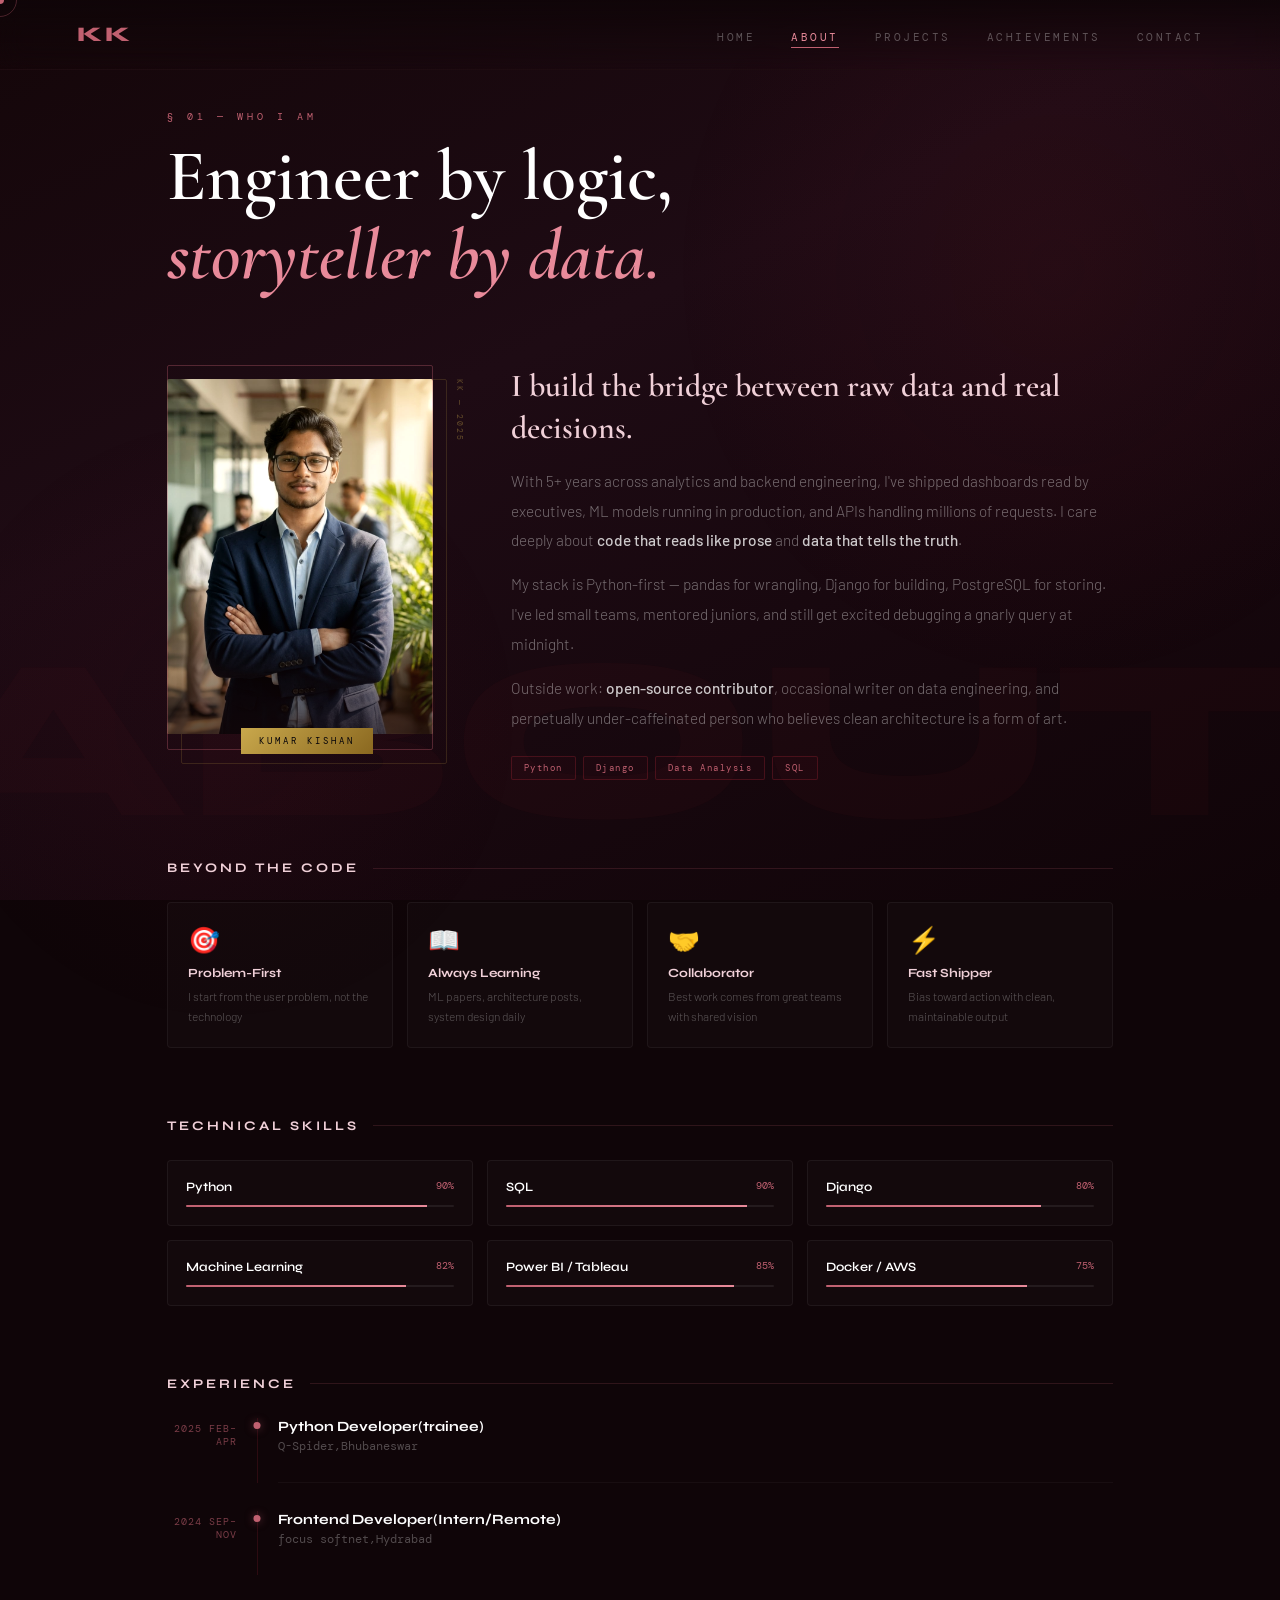
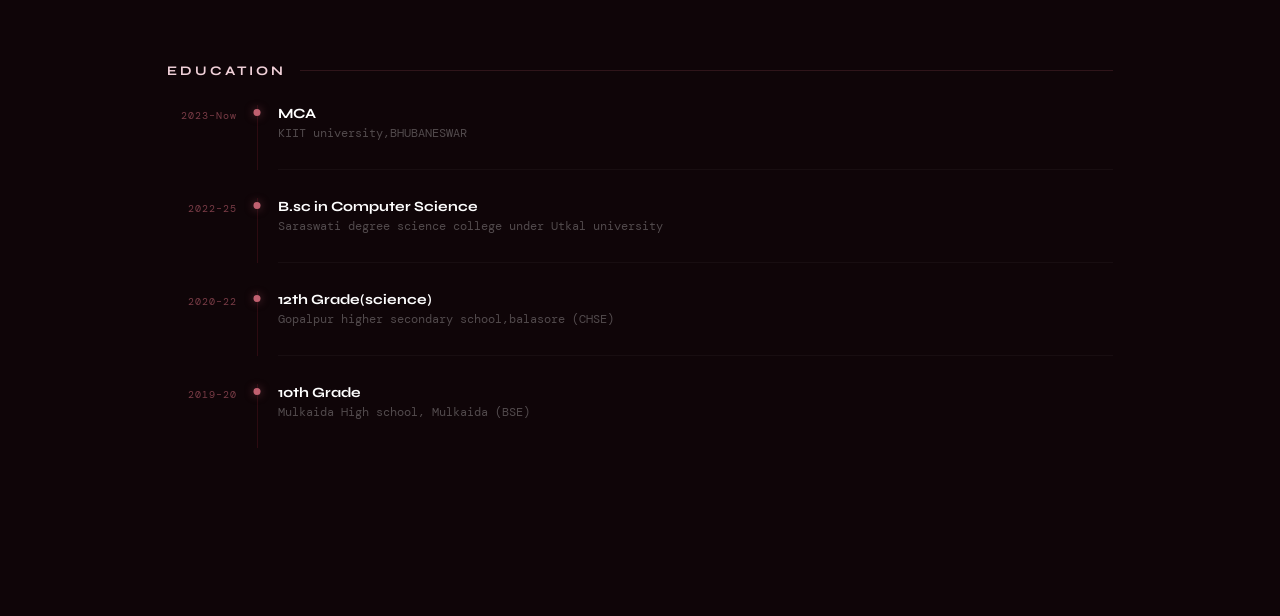
==== about.html @ 2a02ac64 "move portfolio files to root" ====
<!DOCTYPE html>
<html lang="en">
<head>
<meta charset="UTF-8"><meta name="viewport" content="width=device-width,initial-scale=1.0">
<title>Kumar Kishan — About</title>
<link href="https://fonts.googleapis.com/css2?family=Syne:wght@400;700;800&family=DM+Mono:ital,wght@0,300;0,400;1,300&family=Cormorant+Garamond:ital,wght@0,300;0,600;1,400&family=Barlow:wght@300;400;500&display=swap" rel="stylesheet">
<link rel="stylesheet" href="about.css">
</head>
<body>
<div id="cur"><div id="cd"></div><div id="cr"></div></div>
<div class="bg-base"></div>
<div class="bg-glow a"></div>
<div class="bg-glow b"></div>
<div class="bg-txt">ABOUT</div>

<nav>
  <div class="logo">KK</div>
  <ul class="nl" id="nl">
    <li><a href="index.html" onclick="cm()">Home</a></li>
    <li><a href="about.html" class="active" onclick="cm()">About</a></li>
    <li><a href="projects.html" onclick="cm()">Projects</a></li>
    <li><a href="achievements.html" onclick="cm()">Achievements</a></li>
    <li><a href="contact.html" onclick="cm()">Contact</a></li>
  </ul>
  <div class="nt" id="nt" onclick="tm()"><span></span><span></span><span></span></div>
</nav>

<div class="page">
  <div class="page-sup rv">§ 01 — Who I Am</div>
  <h1 class="page-h1 rv" style="transition-delay:.08s">Engineer by logic,<br><em>storyteller by data.</em></h1>

  <div class="ah">
    <!-- PHOTO -->
    <div class="photo-col rvl">
      <div class="photo-wrap">
        <div class="deco-a"></div>
        <div class="deco-b"></div>
        <div class="photo-frame">
          <!-- ★ REPLACE src WITH YOUR PHOTO ★ -->
          <img class="photo-img" id="pImg"
            src="myphoto.jpeg"
            alt="Alex Mercer"
            onerror="this.outerHTML=document.getElementById('phTpl').innerHTML">
          <template id="phTpl">
            <div class="ph-ph">
              <svg viewBox='0 0 24 24' fill='none' stroke='white' stroke-width='1'><circle cx='12' cy='8' r='4'/><path d='M4 20c0-4 3.6-7 8-7s8 3 8 7'/></svg>
              <span>Your Photo Here</span>
            </div>
          </template>
        </div>
        <div class="nameplate">kumar kishan</div>
        <div class="photo-yr">KK — 2025</div>
      </div>
    </div>

    <!-- BIO -->
    <div class="bio rvr" style="transition-delay:.12s">
      <h3>I build the bridge between raw data and real decisions.</h3>
      <p>With 5+ years across analytics and backend engineering, I've shipped dashboards read by executives, ML models running in production, and APIs handling millions of requests. I care deeply about <strong>code that reads like prose</strong> and <strong>data that tells the truth</strong>.</p>
      <p>My stack is Python-first — pandas for wrangling, Django for building, PostgreSQL for storing. I've led small teams, mentored juniors, and still get excited debugging a gnarly query at midnight.</p>
      <p>Outside work: <strong>open-source contributor</strong>, occasional writer on data engineering, and perpetually under-caffeinated person who believes clean architecture is a form of art.</p>
      <div class="chips">
        <span class="chip">Python</span><span class="chip">Django</span><span class="chip">Data Analysis</span>
        <span class="chip">SQL</span>
      </div>
    </div>
  </div>

  <!-- PERSONALITY -->
  <div class="sec-t rv">Beyond the code</div>
  <div class="personality rv" style="transition-delay:.08s;margin-bottom:70px">
    <div class="pers-card"><div class="pers-icon">🎯</div><div class="pers-label">Problem-First</div><div class="pers-desc">I start from the user problem, not the technology</div></div>
    <div class="pers-card"><div class="pers-icon">📖</div><div class="pers-label">Always Learning</div><div class="pers-desc">ML papers, architecture posts, system design daily</div></div>
    <div class="pers-card"><div class="pers-icon">🤝</div><div class="pers-label">Collaborator</div><div class="pers-desc">Best work comes from great teams with shared vision</div></div>
    <div class="pers-card"><div class="pers-icon">⚡</div><div class="pers-label">Fast Shipper</div><div class="pers-desc">Bias toward action with clean, maintainable output</div></div>
  </div>

  <!-- SKILLS -->
  <div class="sec-t rv">Technical Skills</div>
  <div class="sk-grid rv" id="skGrid" style="transition-delay:.1s">
    <div class="sk-card"><div class="sk-row"><span class="sk-name">Python </span><span class="sk-pct">90%</span></div><div class="sk-bar"><div class="sk-fill" data-w="90"></div></div></div>
    <div class="sk-card"><div class="sk-row"><span class="sk-name">SQL </span><span class="sk-pct">90%</span></div><div class="sk-bar"><div class="sk-fill" data-w="90"></div></div></div>
    <div class="sk-card"><div class="sk-row"><span class="sk-name">Django </span><span class="sk-pct">80%</span></div><div class="sk-bar"><div class="sk-fill" data-w="80"></div></div></div>
    <div class="sk-card"><div class="sk-row"><span class="sk-name">Machine Learning</span><span class="sk-pct">82%</span></div><div class="sk-bar"><div class="sk-fill" data-w="82"></div></div></div>
    <div class="sk-card"><div class="sk-row"><span class="sk-name">Power BI / Tableau</span><span class="sk-pct">85%</span></div><div class="sk-bar"><div class="sk-fill" data-w="85"></div></div></div>
    <div class="sk-card"><div class="sk-row"><span class="sk-name">Docker / AWS</span><span class="sk-pct">75%</span></div><div class="sk-bar"><div class="sk-fill" data-w="75"></div></div></div>
  </div>

  <!-- TIMELINE -->
  <div class="sec-t rv">Experience</div>
  <div class="tl rv" style="transition-delay:.1s">
    <div class="tl-item"><div class="tl-yr">2025 FEB–APR</div><div class="tl-spine"></div><div class="tl-body"><div class="tl-role">Python Developer(trainee)</div><div class="tl-co">Q-Spider,Bhubaneswar</div></div></div>
    <div class="tl-item"><div class="tl-yr">2024 SEP–NOV</div><div class="tl-spine"></div><div class="tl-body"><div class="tl-role">Frontend Developer(Intern/Remote)</div><div class="tl-co">focus softnet,Hydrabad</div></div></div>
  </div>
  <!-- educations -->
   <div class="sec-t rv">Education</div>
  <div class="tl rv" style="transition-delay:.1s">
    <div class="tl-item"><div class="tl-yr">2023–Now</div><div class="tl-spine"></div><div class="tl-body"><div class="tl-role">MCA</div><div class="tl-co">KIIT university,BHUBANESWAR</div></div></div>
    <div class="tl-item"><div class="tl-yr">2022–25</div><div class="tl-spine"></div><div class="tl-body"><div class="tl-role">B.sc in Computer Science</div><div class="tl-co">Saraswati degree science college under Utkal university</div></div></div>
    <div class="tl-item"><div class="tl-yr">2020–22</div><div class="tl-spine"></div><div class="tl-body"><div class="tl-role">12th Grade(science)</div><div class="tl-co">Gopalpur higher secondary school,balasore (CHSE)</div></div></div>
    <div class="tl-item"><div class="tl-yr">2019–20</div><div class="tl-spine"></div><div class="tl-body"><div class="tl-role">10th Grade</div><div class="tl-co">Mulkaida High school, Mulkaida (BSE)</div></div></div>
  </div>
</div>

<script>
const CD=document.getElementById('cd'),CR=document.getElementById('cr');
let mx=0,my=0,rx=0,ry=0;
document.addEventListener('mousemove',e=>{mx=e.clientX;my=e.clientY});
document.querySelectorAll('a,button').forEach(el=>{el.addEventListener('mouseenter',()=>document.body.classList.add('hov'));el.addEventListener('mouseleave',()=>document.body.classList.remove('hov'))});
(function loop(){CD.style.cssText=`left:${mx}px;top:${my}px`;rx+=(mx-rx)*.11;ry+=(my-ry)*.11;CR.style.cssText=`left:${rx}px;top:${ry}px`;requestAnimationFrame(loop)})();
function tm(){document.getElementById('nl').classList.toggle('open')}function cm(){document.getElementById('nl').classList.remove('open')}
const obs=new IntersectionObserver(e=>{e.forEach(x=>{if(x.isIntersecting)setTimeout(()=>x.target.classList.add('in'),50)})},{threshold:.1});
document.querySelectorAll('.rv,.rvl,.rvr').forEach(el=>obs.observe(el));
const sbObs=new IntersectionObserver(e=>{e.forEach(x=>{if(x.isIntersecting)x.target.querySelectorAll('.sk-fill').forEach(f=>setTimeout(()=>f.style.width=f.dataset.w+'%',300))})},{threshold:.25});
const sg=document.getElementById('skGrid');if(sg)sbObs.observe(sg);
</script>
</body>
</html>
---- about.css ----
*,*::before,*::after{
    box-sizing:border-box;
    margin:0;
    padding:0
}

html{scroll-behavior:smooth}

body{
    font-family:'Barlow',sans-serif;
    background:#0f0508;
    color:#eee;
    cursor:none;
    overflow-x:hidden;
    min-height:100vh
}

a{
    text-decoration:none;
    color:inherit
}

/* CURSOR */


#cur{
    position:fixed;
    z-index:9999;
    pointer-events:none;
    top:0;
    left:0
}

#cd{width:8px;height:8px;background:#c06070;border-radius:50%;position:absolute;transform:translate(-50%,-50%);transition:width .2s,height .2s}
#cr{width:34px;height:34px;border:1.5px solid rgba(192,96,112,.6);border-radius:50%;position:absolute;transform:translate(-50%,-50%);transition:width .3s,height .3s,opacity .3s;opacity:.55}
body.hov #cd{width:12px;height:12px}body.hov #cr{width:54px;height:54px;opacity:1}

/* BG LAYERS */
.bg-base{position:fixed;inset:0;z-index:-2;background:linear-gradient(155deg,#140609 0%,#1e0b14 40%,#100408 100%)}
.bg-glow{position:fixed;z-index:-1;pointer-events:none}
.bg-glow.a{top:-20%;right:-15%;width:65%;height:100%;background:radial-gradient(ellipse,rgba(180,40,60,.08) 0%,transparent 65%)}
.bg-glow.b{bottom:-20%;left:-10%;width:55%;height:80%;background:radial-gradient(ellipse,rgba(120,20,40,.06) 0%,transparent 60%)}
.bg-txt{position:fixed;bottom:5%;right:-2%;font-family:'Syne',sans-serif;font-weight:800;font-size:clamp(8rem,18vw,18rem);color:rgba(180,40,60,.04);line-height:1;pointer-events:none;user-select:none;z-index:-1;white-space:nowrap}

/* NAV */
nav{position:fixed;top:0;width:100%;z-index:100;padding:22px 6%;display:flex;align-items:center;justify-content:space-between;background:linear-gradient(to bottom,rgba(15,5,8,.9),transparent);backdrop-filter:blur(12px);border-bottom:1px solid rgba(192,96,112,.08)}
.logo{font-family:'Syne',sans-serif;font-weight:800;font-size:1.3rem;letter-spacing:3px;color:#c06070}
.nl{display:flex;gap:36px;list-style:none}
.nl a{font-family:'DM Mono',monospace;font-size:.67rem;letter-spacing:2.5px;text-transform:uppercase;color:rgba(255,255,255,.3);transition:color .3s;position:relative}
.nl a::after{content:'';position:absolute;left:0;bottom:-4px;width:0;height:1px;background:#c06070;transition:width .3s}
.nl a:hover,.nl a.active{color:#e88a9a}.nl a:hover::after,.nl a.active::after{width:100%}
.nt{display:none;flex-direction:column;gap:5px;cursor:pointer}
.nt span{width:22px;height:1.5px;background:#c06070;display:block}

/* PAGE */
.page{padding:110px 6% 80px;max-width:1100px;margin:0 auto}
.page-sup{font-family:'DM Mono',monospace;font-size:.63rem;letter-spacing:4px;color:#c06070;text-transform:uppercase;margin-bottom:14px}
.page-h1{font-family:'Cormorant Garamond',serif;font-size:clamp(2.5rem,6vw,4.5rem);font-weight:600;line-height:1.1;color:#fff;margin-bottom:70px}
.page-h1 em{font-style:italic;color:#e88a9a}

/* ABOUT HERO GRID */
.ah{display:grid;grid-template-columns:auto 1fr;gap:clamp(28px,5vw,72px);align-items:start;margin-bottom:80px}

/* PHOTO */
.photo-col{width:clamp(190px,24vw,280px);flex-shrink:0}
.photo-wrap{position:relative;padding:14px 14px 30px 0}
.photo-frame{width:100%;aspect-ratio:3/4;border-radius:2px;overflow:hidden;position:relative}
.photo-img{width:100%;height:100%;object-fit:cover;filter:sepia(.12) contrast(1.05);transition:filter .5s,transform .6s}
.photo-frame::after{content:'';position:absolute;inset:0;background:linear-gradient(to top,rgba(20,6,9,.7) 0%,transparent 40%);pointer-events:none}
.photo-frame:hover .photo-img{filter:sepia(0) contrast(1.08);transform:scale(1.04)}
.deco-a{position:absolute;top:0;left:0;right:14px;bottom:14px;border:1px solid rgba(192,96,112,.35);border-radius:2px;pointer-events:none;z-index:1}
.deco-b{position:absolute;top:14px;left:14px;right:0;bottom:0;border:1px solid rgba(201,168,76,.18);border-radius:2px;pointer-events:none;z-index:0}
.nameplate{position:absolute;bottom:10px;left:50%;transform:translateX(-50%);background:linear-gradient(135deg,#c9a84c,#8a6820);color:#06040a;font-family:'DM Mono',monospace;font-size:.58rem;letter-spacing:3px;text-transform:uppercase;padding:7px 18px;white-space:nowrap;z-index:4}
.photo-yr{position:absolute;top:14px;right:-18px;font-family:'DM Mono',monospace;font-size:.52rem;color:rgba(201,168,76,.4);letter-spacing:2px;writing-mode:vertical-lr;z-index:4}
.ph-ph{display:flex;flex-direction:column;align-items:center;justify-content:center;gap:12px;background:linear-gradient(140deg,#230d12 0%,#30121c 50%,#1c080e 100%);width:100%;height:100%}
.ph-ph svg{width:52px;height:52px;opacity:.18}
.ph-ph span{font-family:'DM Mono',monospace;font-size:.55rem;color:rgba(255,255,255,.15);letter-spacing:3px;text-transform:uppercase}

/* BIO */
.bio h3{font-family:'Cormorant Garamond',serif;font-size:clamp(1.3rem,2.8vw,2rem);font-weight:600;color:#f0d0d8;margin-bottom:18px;line-height:1.3}
.bio p{color:rgba(255,255,255,.4);font-size:clamp(.86rem,1.4vw,.96rem);line-height:1.95;font-weight:300;margin-bottom:14px}
.bio p strong{color:rgba(255,255,255,.78);font-weight:500}
.chips{display:flex;flex-wrap:wrap;gap:7px;margin-top:22px}
.chip{font-family:'DM Mono',monospace;font-size:.58rem;letter-spacing:1.5px;padding:5px 12px;border:1px solid rgba(180,40,60,.28);color:#c06070;border-radius:2px;background:rgba(180,40,60,.04)}

/* SECTION TITLE */
.sec-t{font-family:'Syne',sans-serif;font-weight:700;font-size:.82rem;letter-spacing:3px;text-transform:uppercase;color:#f0d0d8;margin-bottom:26px;display:flex;align-items:center;gap:14px}
.sec-t::after{content:'';flex:1;height:1px;background:rgba(192,96,112,.18)}

/* SKILLS GRID */
.sk-grid{display:grid;grid-template-columns:repeat(auto-fill,minmax(min(100%,260px),1fr));gap:14px;margin-bottom:70px}
.sk-card{background:rgba(255,255,255,.02);border:1px solid rgba(255,255,255,.055);border-radius:4px;padding:18px;transition:border-color .3s,background .3s}
.sk-card:hover{border-color:rgba(192,96,112,.2);background:rgba(192,96,112,.03)}
.sk-row{display:flex;justify-content:space-between;margin-bottom:10px}
.sk-name{font-family:'Syne',sans-serif;font-weight:600;font-size:.8rem;color:#fff}
.sk-pct{font-family:'DM Mono',monospace;font-size:.6rem;color:#c06070}
.sk-bar{height:2px;background:rgba(255,255,255,.07);border-radius:2px;overflow:hidden}
.sk-fill{height:100%;width:0;background:linear-gradient(90deg,#c06070,#e88a9a);transition:width 1.3s cubic-bezier(.25,.46,.45,.94)}

/* TIMELINE */
.tl{display:flex;flex-direction:column;margin-bottom:60px}
.tl-item{display:grid;grid-template-columns:70px 1px 1fr;gap:0 20px;padding-bottom:28px}
.tl-yr{font-family:'DM Mono',monospace;font-size:.6rem;color:rgba(192,96,112,.6);letter-spacing:1px;text-align:right;padding-top:4px}
.tl-spine{background:rgba(180,40,60,.18);position:relative}
.tl-spine::before{content:'';position:absolute;top:4px;left:50%;transform:translateX(-50%);width:7px;height:7px;border-radius:50%;background:#c06070;box-shadow:0 0 8px rgba(192,96,112,.5)}
.tl-body{padding-bottom:28px;border-bottom:1px solid rgba(255,255,255,.04)}
.tl-item:last-child .tl-body{border-bottom:none}
.tl-role{font-family:'Syne',sans-serif;font-weight:700;font-size:.88rem;color:#fff;margin-bottom:3px}
.tl-co{font-size:.76rem;color:rgba(255,255,255,.28);font-family:'DM Mono',monospace}

/* PERSONALITY */
.personality{display:grid;grid-template-columns:repeat(auto-fill,minmax(min(100%,200px),1fr));gap:14px;margin-bottom:30px}
.pers-card{background:rgba(255,255,255,.02);border:1px solid rgba(255,255,255,.05);border-radius:4px;padding:20px;transition:all .3s}
.pers-card:hover{border-color:rgba(192,96,112,.25);transform:translateY(-3px)}
.pers-icon{font-size:1.6rem;margin-bottom:10px}
.pers-label{font-family:'Syne',sans-serif;font-weight:700;font-size:.78rem;color:#f0d0d8;margin-bottom:6px}
.pers-desc{font-size:.75rem;color:rgba(255,255,255,.3);line-height:1.7;font-weight:300}

/* REVEAL */
.rv{opacity:0;transform:translateY(32px);transition:opacity .75s cubic-bezier(.25,.46,.45,.94),transform .75s cubic-bezier(.25,.46,.45,.94)}
.rv.in{opacity:1;transform:none}
.rvl{opacity:0;transform:translateX(-32px);transition:opacity .75s cubic-bezier(.25,.46,.45,.94),transform .75s cubic-bezier(.25,.46,.45,.94)}
.rvl.in{opacity:1;transform:none}
.rvr{opacity:0;transform:translateX(32px);transition:opacity .75s cubic-bezier(.25,.46,.45,.94),transform .75s cubic-bezier(.25,.46,.45,.94)}
.rvr.in{opacity:1;transform:none}

/* MOBILE */
@media(max-width:768px){
  body{cursor:auto}#cur{display:none}
  .nt{display:flex}.nl{position:fixed;top:0;right:-100%;height:100vh;width:min(270px,80vw);background:rgba(14,5,8,.97);backdrop-filter:blur(20px);flex-direction:column;align-items:flex-start;padding:90px 28px 28px;gap:26px;border-left:1px solid rgba(192,96,112,.12);transition:right .4s;z-index:999}
  .nl.open{right:0}.nl a{font-size:.9rem;color:rgba(255,255,255,.6)}
  .ah{grid-template-columns:1fr}.photo-col{width:min(200px,55vw);margin:0 auto 20px}
}
::-webkit-scrollbar{width:3px}::-webkit-scrollbar-track{background:transparent}::-webkit-scrollbar-thumb{background:rgba(192,96,112,.4);border-radius:2px}
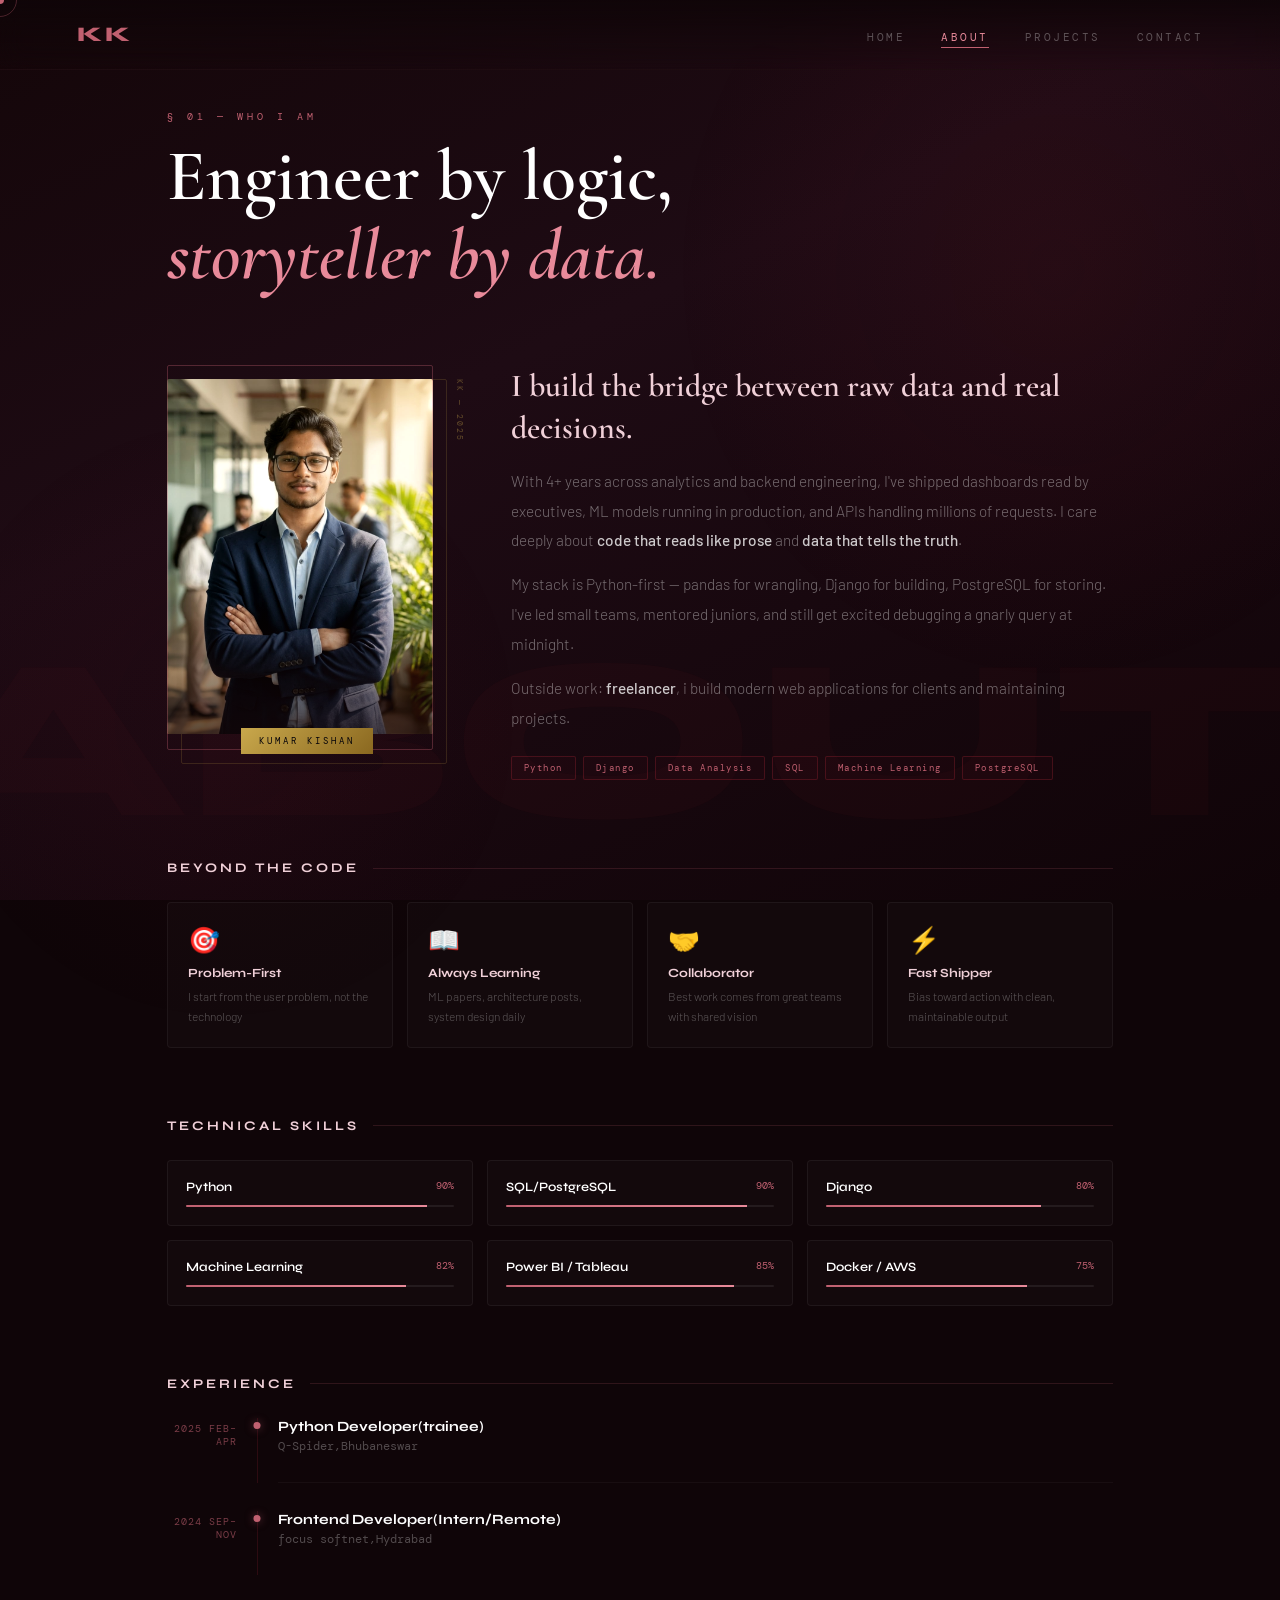
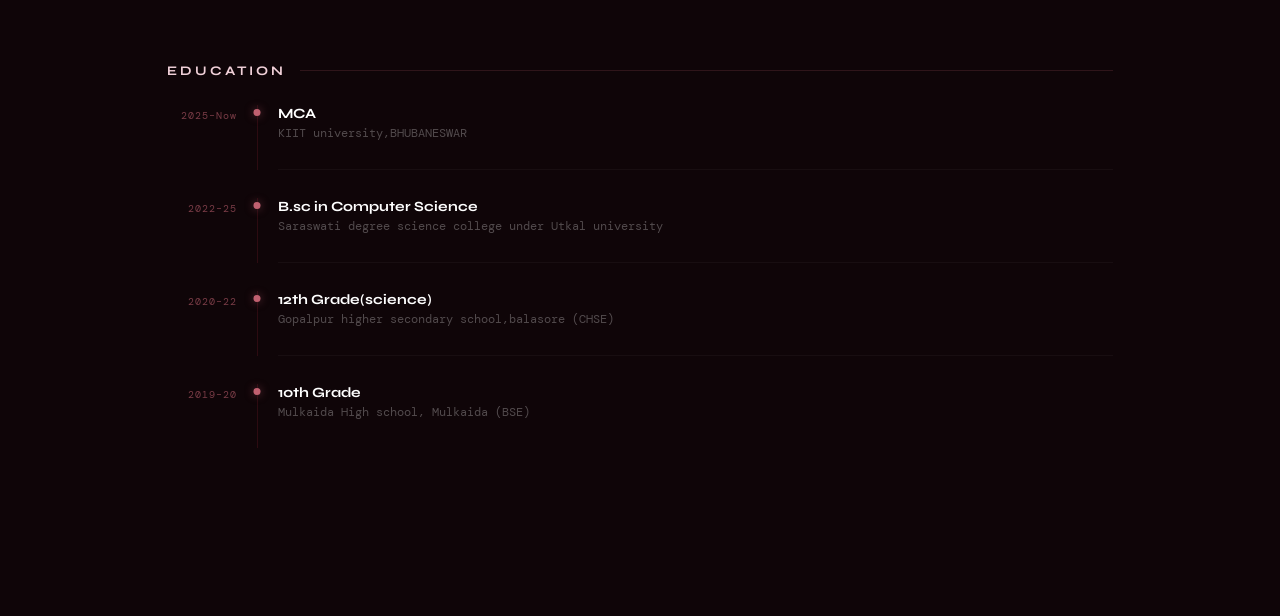
==== commit 9c0ffa6a: "add introductions video on index page and update project page like add ResumeIq AI" ====
--- a/about.html
+++ b/about.html
@@ -19,7 +19,6 @@
     <li><a href="index.html" onclick="cm()">Home</a></li>
     <li><a href="about.html" class="active" onclick="cm()">About</a></li>
     <li><a href="projects.html" onclick="cm()">Projects</a></li>
-    <li><a href="achievements.html" onclick="cm()">Achievements</a></li>
     <li><a href="contact.html" onclick="cm()">Contact</a></li>
   </ul>
   <div class="nt" id="nt" onclick="tm()"><span></span><span></span><span></span></div>
@@ -56,12 +55,12 @@
     <!-- BIO -->
     <div class="bio rvr" style="transition-delay:.12s">
       <h3>I build the bridge between raw data and real decisions.</h3>
-      <p>With 5+ years across analytics and backend engineering, I've shipped dashboards read by executives, ML models running in production, and APIs handling millions of requests. I care deeply about <strong>code that reads like prose</strong> and <strong>data that tells the truth</strong>.</p>
+      <p>With 4+ years across analytics and backend engineering, I've shipped dashboards read by executives, ML models running in production, and APIs handling millions of requests. I care deeply about <strong>code that reads like prose</strong> and <strong>data that tells the truth</strong>.</p>
       <p>My stack is Python-first — pandas for wrangling, Django for building, PostgreSQL for storing. I've led small teams, mentored juniors, and still get excited debugging a gnarly query at midnight.</p>
-      <p>Outside work: <strong>open-source contributor</strong>, occasional writer on data engineering, and perpetually under-caffeinated person who believes clean architecture is a form of art.</p>
+      <p>Outside work: <strong>freelancer</strong>, i build modern web applications for clients and maintaining projects.</p>
       <div class="chips">
         <span class="chip">Python</span><span class="chip">Django</span><span class="chip">Data Analysis</span>
-        <span class="chip">SQL</span>
+        <span class="chip">SQL</span><span class="chip">Machine Learning</span><span class="chip">PostgreSQL</span>
       </div>
     </div>
   </div>
@@ -79,7 +78,7 @@
   <div class="sec-t rv">Technical Skills</div>
   <div class="sk-grid rv" id="skGrid" style="transition-delay:.1s">
     <div class="sk-card"><div class="sk-row"><span class="sk-name">Python </span><span class="sk-pct">90%</span></div><div class="sk-bar"><div class="sk-fill" data-w="90"></div></div></div>
-    <div class="sk-card"><div class="sk-row"><span class="sk-name">SQL </span><span class="sk-pct">90%</span></div><div class="sk-bar"><div class="sk-fill" data-w="90"></div></div></div>
+    <div class="sk-card"><div class="sk-row"><span class="sk-name">SQL/PostgreSQL</span><span class="sk-pct">90%</span></div><div class="sk-bar"><div class="sk-fill" data-w="90"></div></div></div>
     <div class="sk-card"><div class="sk-row"><span class="sk-name">Django </span><span class="sk-pct">80%</span></div><div class="sk-bar"><div class="sk-fill" data-w="80"></div></div></div>
     <div class="sk-card"><div class="sk-row"><span class="sk-name">Machine Learning</span><span class="sk-pct">82%</span></div><div class="sk-bar"><div class="sk-fill" data-w="82"></div></div></div>
     <div class="sk-card"><div class="sk-row"><span class="sk-name">Power BI / Tableau</span><span class="sk-pct">85%</span></div><div class="sk-bar"><div class="sk-fill" data-w="85"></div></div></div>
@@ -95,7 +94,7 @@
   <!-- educations -->
    <div class="sec-t rv">Education</div>
   <div class="tl rv" style="transition-delay:.1s">
-    <div class="tl-item"><div class="tl-yr">2023–Now</div><div class="tl-spine"></div><div class="tl-body"><div class="tl-role">MCA</div><div class="tl-co">KIIT university,BHUBANESWAR</div></div></div>
+    <div class="tl-item"><div class="tl-yr">2025–Now</div><div class="tl-spine"></div><div class="tl-body"><div class="tl-role">MCA</div><div class="tl-co">KIIT university,BHUBANESWAR</div></div></div>
     <div class="tl-item"><div class="tl-yr">2022–25</div><div class="tl-spine"></div><div class="tl-body"><div class="tl-role">B.sc in Computer Science</div><div class="tl-co">Saraswati degree science college under Utkal university</div></div></div>
     <div class="tl-item"><div class="tl-yr">2020–22</div><div class="tl-spine"></div><div class="tl-body"><div class="tl-role">12th Grade(science)</div><div class="tl-co">Gopalpur higher secondary school,balasore (CHSE)</div></div></div>
     <div class="tl-item"><div class="tl-yr">2019–20</div><div class="tl-spine"></div><div class="tl-body"><div class="tl-role">10th Grade</div><div class="tl-co">Mulkaida High school, Mulkaida (BSE)</div></div></div>
--- a/about.css
+++ b/about.css
@@ -133,3 +133,5 @@
   .ah{grid-template-columns:1fr}.photo-col{width:min(200px,55vw);margin:0 auto 20px}
 }
 ::-webkit-scrollbar{width:3px}::-webkit-scrollbar-track{background:transparent}::-webkit-scrollbar-thumb{background:rgba(192,96,112,.4);border-radius:2px}
+
+
